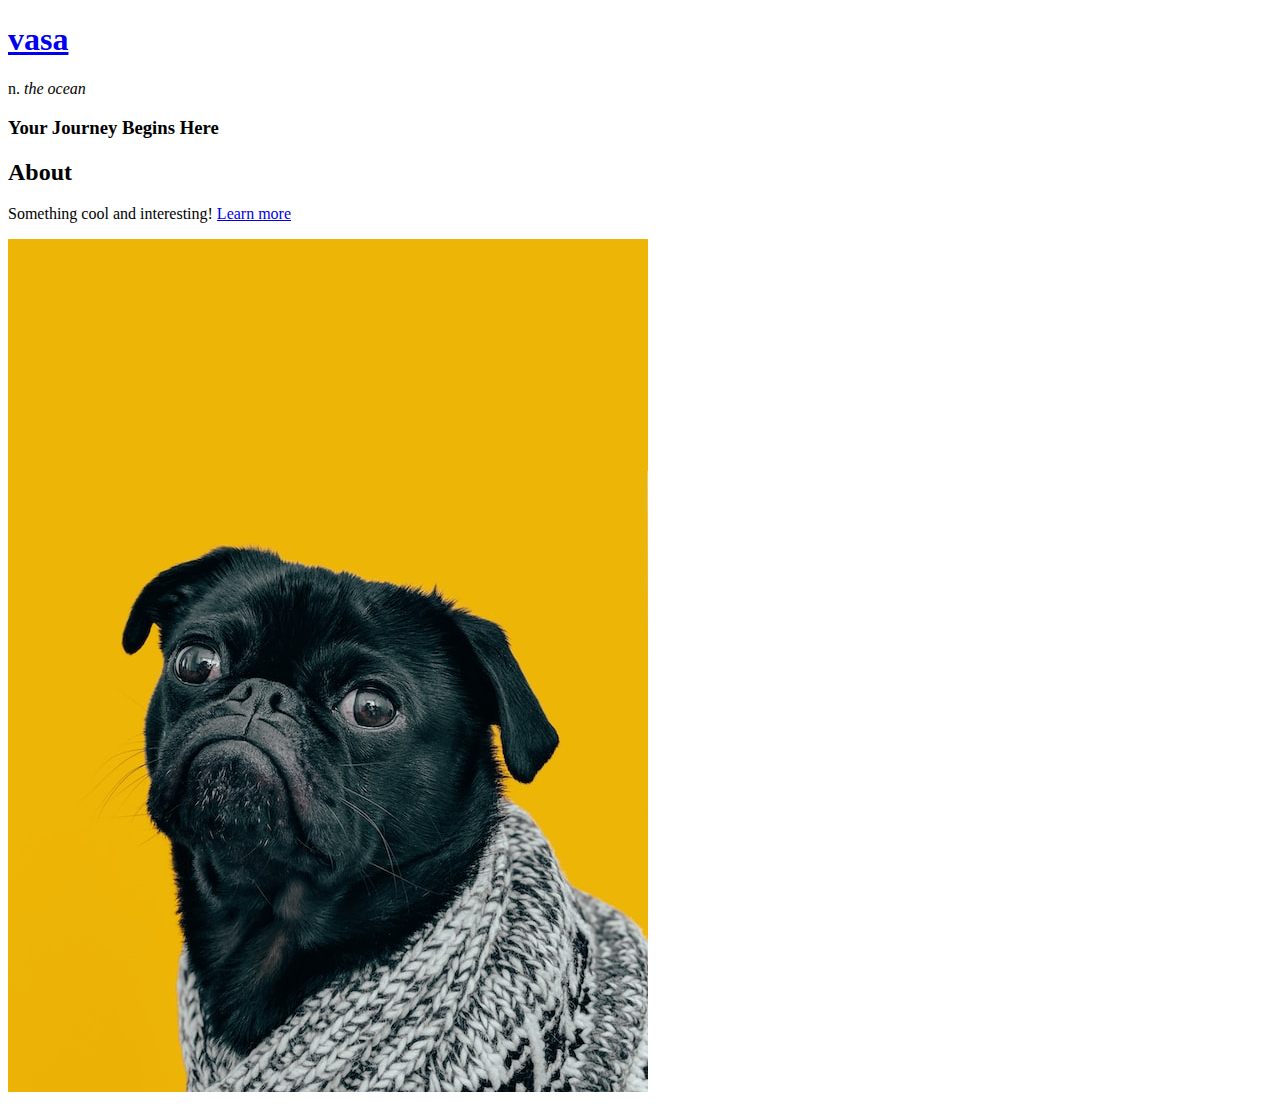
==== resources/index.html @ 20f031ef "Revert "commit -" Test" ====
<!DOCTYPE html>
<html lang="en">
<head>
    <meta charset="UTF-8">
    <meta http-equiv="X-UA-Compatible" content="IE=edge">
    <meta name="viewport" content="width=device-width, initial-scale=1.0">
    <title>vasa</title>
</head>
<body>
    <h1><a href="#">vasa</a> </h1>
    <p>n. <em>the ocean</em></p>
    <h3>Your Journey Begins Here</h3>
    <h2>About</h2>
    <p>Something cool and interesting! <a href="./pages/about.html">Learn more</a></p>
    <img src="images/pug.jpg">

</body>
</html>
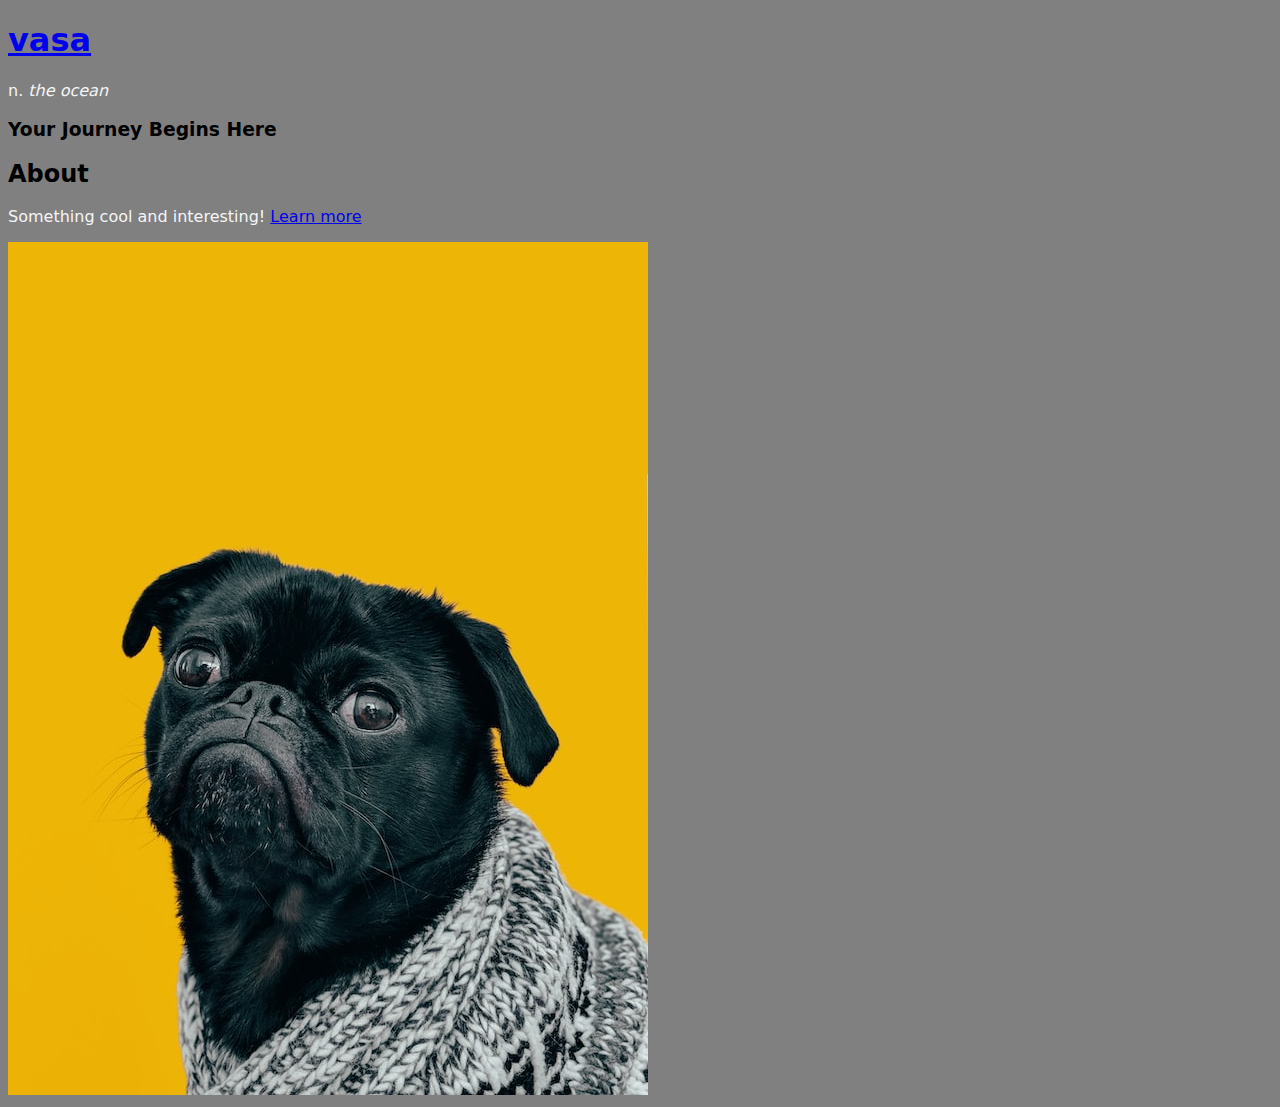
==== commit 972058ab: "Fix css link" ====
--- a/resources/index.html
+++ b/resources/index.html
@@ -1,6 +1,7 @@
 <!DOCTYPE html>
 <html lang="en">
 <head>
+    <link rel="stylesheet" href="/resources/css/styles.css">
     <meta charset="UTF-8">
     <meta http-equiv="X-UA-Compatible" content="IE=edge">
     <meta name="viewport" content="width=device-width, initial-scale=1.0">
--- a/resources/css/styles.css
+++ b/resources/css/styles.css
@@ -0,0 +1,9 @@
+/* styles.css */
+* {
+    background-color: gray;
+    font-family:system-ui, -apple-system, BlinkMacSystemFont, 'Segoe UI', Roboto, Oxygen, Ubuntu, Cantarell, 'Open Sans', 'Helvetica Neue', sans-serif
+}
+
+p {
+    color: whitesmoke;
+}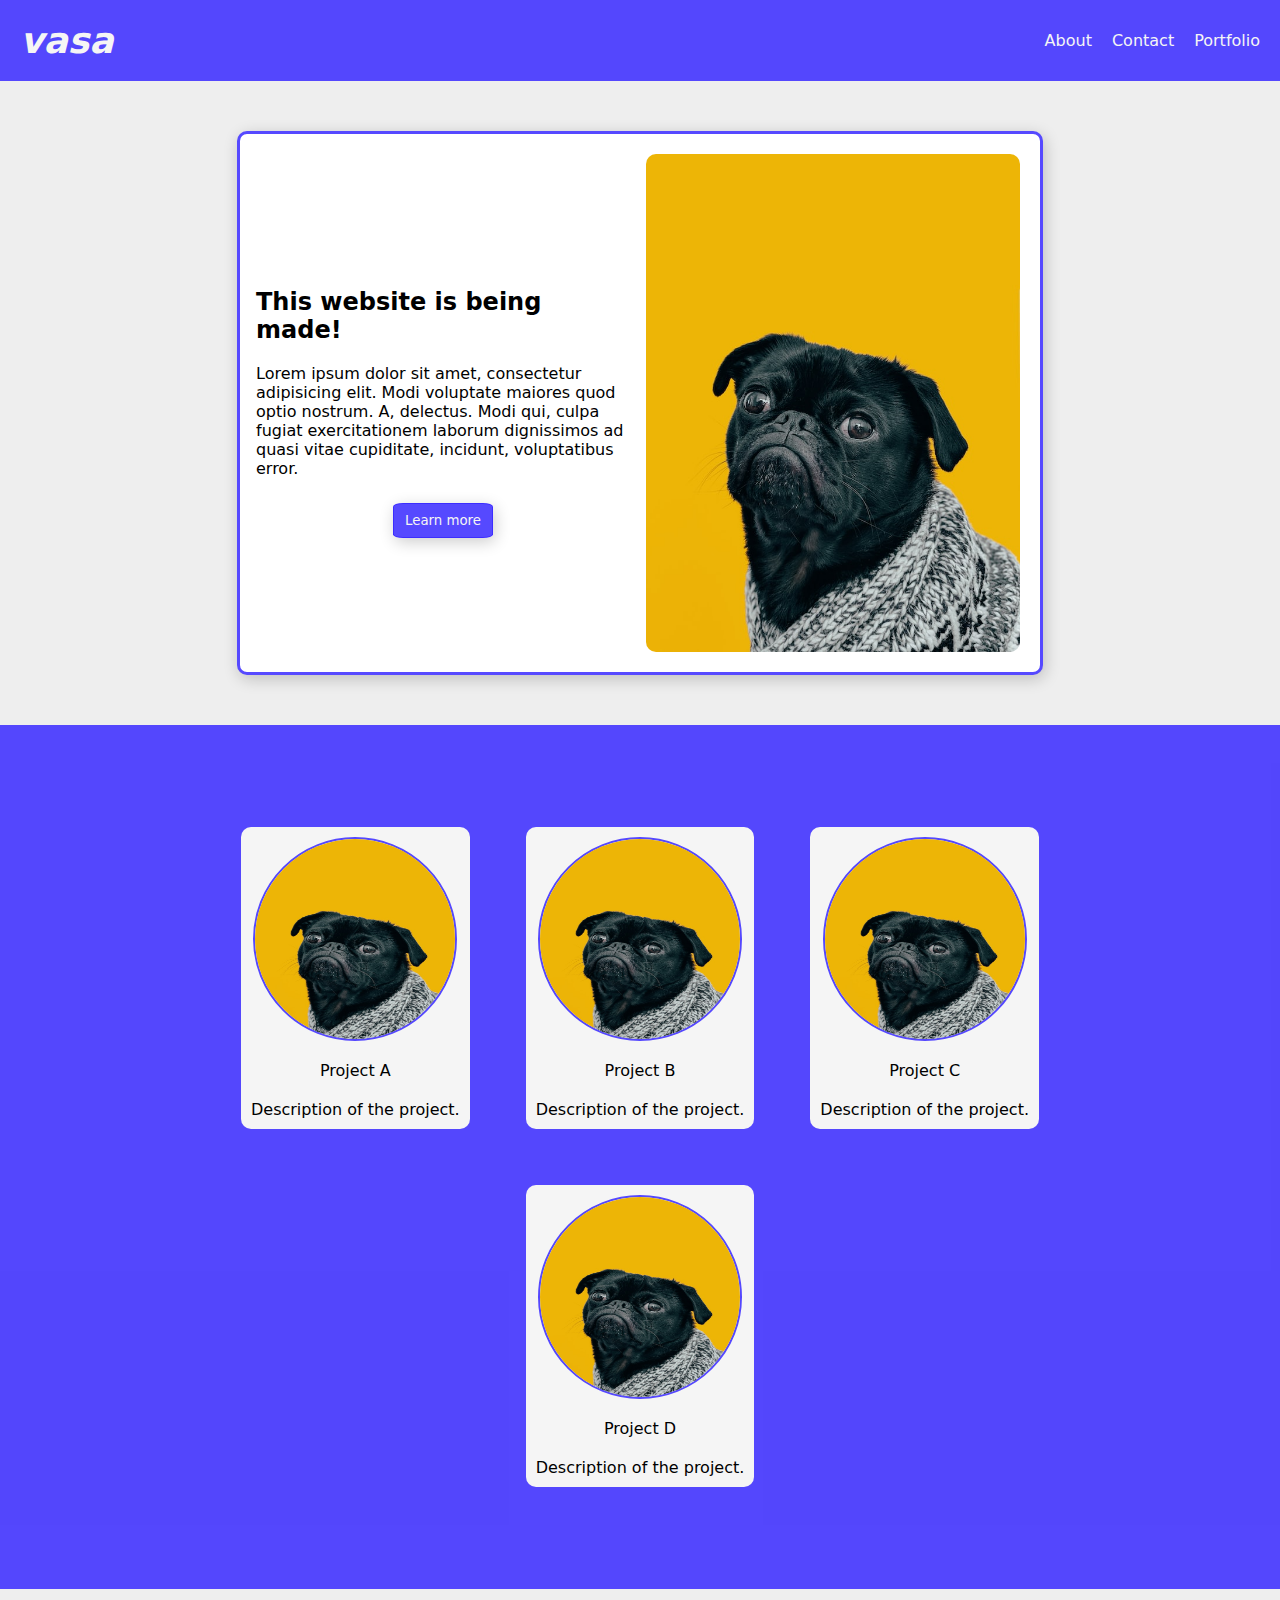
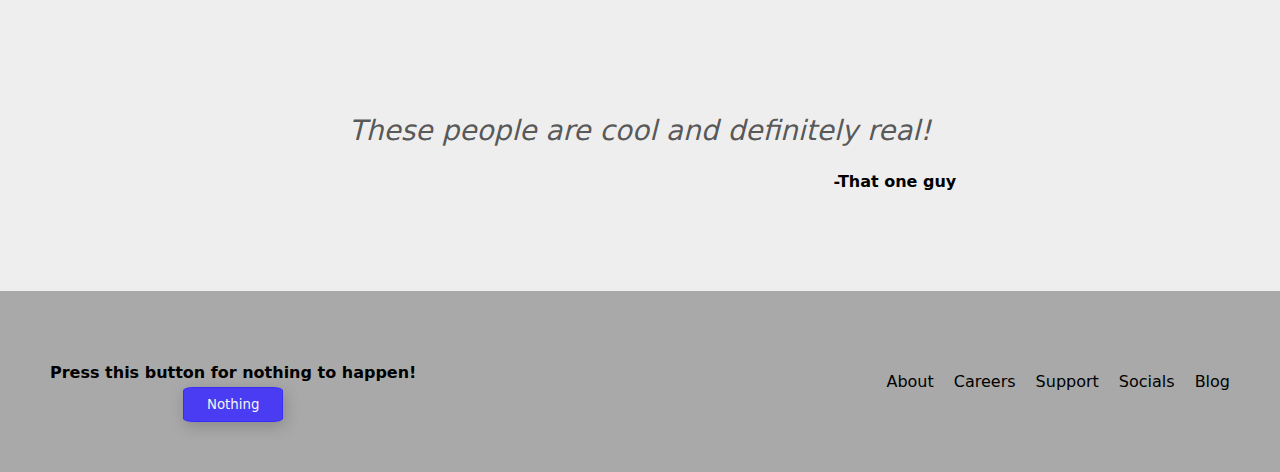
==== commit 4ea9490b: "Overhaul of vasa index and css files" ====
--- a/resources/index.html
+++ b/resources/index.html
@@ -8,12 +8,82 @@
     <title>vasa</title>
 </head>
 <body>
-    <h1><a href="#">vasa</a> </h1>
-    <p>n. <em>the ocean</em></p>
-    <h3>Your Journey Begins Here</h3>
-    <h2>About</h2>
-    <p>Something cool and interesting! <a href="./pages/about.html">Learn more</a></p>
-    <img src="images/pug.jpg">
-
+    <div class="header">
+        <div class="title">vasa</div>
+        <nav>
+            <ul>
+                <li>About</li>
+                <li>Contact</li>
+                <li>Portfolio</li>
+            </ul>
+        </nav>
+    </div>
+    <div class="section">
+        <div class="container">
+            <div class="description">
+                <div class="text">
+                    <h2>This website is being made!</h2>
+                </div>
+                <div class="text">Lorem ipsum dolor sit amet, consectetur adipisicing elit. Modi voluptate maiores quod optio nostrum. A, delectus. Modi qui, culpa fugiat exercitationem laborum dignissimos ad quasi vitae cupiditate, incidunt, voluptatibus error.</div>
+                <div class="button">
+                    <button id="about-button">Learn more</button>
+                </div>
+            </div>
+            <div class="image round-corners">
+                <img src="./images/pug.jpg" alt="a pug">
+            </div>
+        </div>
+    </div>
+    <div class="section new-back">
+        <div class="deck">
+            <div class="cards">
+                <img src="./images/pug.jpg" alt="placeholder">
+                <div class="text">Project A</div>
+                <div class="text">Description of the project.</div>
+            </div>
+            <div class="cards">
+                <img src="./images/pug.jpg" alt="placeholder">
+                <div class="text">Project B</div>
+                <div class="text">Description of the project.</div>
+            </div>
+            <div class="cards">
+                <img src="./images/pug.jpg" alt="placeholder">
+                <div class="text">Project C</div>
+                <div class="text">Description of the project.</div>
+            </div>
+            <div class="cards">
+                <img src="./images/pug.jpg" alt="placeholder">
+                <div class="text">Project D</div>
+                <div class="text">Description of the project.</div>
+            </div>
+        </div>
+    </div>
+    <div class="section">
+        <div class="hype">
+            <div class="testimonials">These people are cool and definitely real!</div>
+            <div class="text">-That one guy</div>
+        </div>
+    </div>
+    <footer>
+        <div class="footer left">
+            <div class="text">
+                <h4>Press this button for nothing to happen!</h4>
+            </div>
+            <div class="button">
+                <button>Nothing</button>
+            </div>
+        </div>
+        <div class="footer right">
+            <div>
+                <ul>
+                    <li>About</li>
+                    <li>Careers</li>
+                    <li>Support</li>
+                    <li>Socials</li>
+                    <li>Blog</li>
+                </ul>
+            </div>    
+        </div>
+    </footer>
 </body>
 </html>
--- a/resources/css/styles.css
+++ b/resources/css/styles.css
@@ -1,9 +1,161 @@
 /* styles.css */
 * {
-    background-color: gray;
     font-family:system-ui, -apple-system, BlinkMacSystemFont, 'Segoe UI', Roboto, Oxygen, Ubuntu, Cantarell, 'Open Sans', 'Helvetica Neue', sans-serif
 }
 
-p {
+body {
+    margin: 0;
+    background-color: #eee;
+    height: 100vh;
+    background-origin: border-box;
+}
+
+ul {
+    display: flex;
+    margin: 0;
+    padding: 0;
+    list-style-type: none;
+    gap: 20px;
+}
+
+img {
+    width: 100%;
+    height: 100%;
+}
+
+button {
+    border: 1px solid #3829ffd9;
+    border-radius: 10%;
+    background-color: #3829ffd9;
     color: whitesmoke;
+    box-shadow: 2px 4px 16px rgba(0,0,0,.2);
+    width: 100px;
+    height: 35px;
+}
+
+.header {
+    color: whitesmoke;
+    padding: 20px;
+    display: flex;
+    flex-direction: row;
+    justify-content: space-between;
+    background-color: #3829ffd9;
+    align-items: center;
+}
+
+.title {
+    font-size: 36px;
+    font-weight: 900;
+    font-style: italic;
+}
+
+.section {
+    display: flex;
+    justify-content: center;
+    margin: 50px;
+}
+.container {
+    display: flex;
+    border: 3px solid #3829ffd9;
+    background-color: white;
+    max-width: 800px;
+    border-radius: 10px;
+    box-shadow: 2px 4px 16px rgba(0,0,0,.2);
+    justify-content: center;
+    align-items: center;
+    gap: 16px;
+}
+
+.description {
+    padding-left: 16px;
+    flex: 1;
+}
+
+.description .button {
+    display: flex;
+    justify-content: center;
+    margin-top: 25px;
+}
+
+.image {
+    flex: 1;
+}
+
+.image, .cards {
+    display: flex;
+    justify-content: center;
+    align-items: center;
+    overflow: hidden;
+    border-radius: 10px;
+    margin: 20px 20px 20px 0px;
+}
+
+.deck {
+    display: flex;
+    justify-content: center;
+    flex-wrap: wrap;
+    gap: 16px;
+    margin: 32px;
+}
+
+.new-back {
+    margin: 0;
+    padding: 50px;
+    background-color: #3829ffd9;
+}
+
+.cards {
+    margin: 20px;
+    background-color: whitesmoke;
+    border: 3px hidden #3829ffd9;
+    max-width: 240px;
+    flex-direction: column;
+}
+.cards img {
+    display: flex;
+    width: 200px;
+    height: 200px;
+    border-radius: 50%;
+    overflow: hidden;
+    border: 2px solid #3829ffd9;
+    margin: 10px;
+}
+
+.cards .text {
+    padding: 10px;
+}
+
+.testimonials {
+    font-size: 28px;
+    color: rgba(0, 0, 0, 0.65);
+    font-style: italic;
+    margin: 25px;
+}
+
+.hype {
+    padding: 50px;
+}
+
+.hype .text {
+    text-align: right;
+    font-weight: 700;
+}
+
+footer {
+    background-color: darkgray;
+    display: flex;
+    justify-content: space-between;
+    align-items: center;
+    padding:50px;
+}
+
+.footer h4{
+    margin-bottom: 5px;
+}
+
+.footer.left {
+    display: flex;
+    flex-direction: column;
+    align-items: center;
+    
 }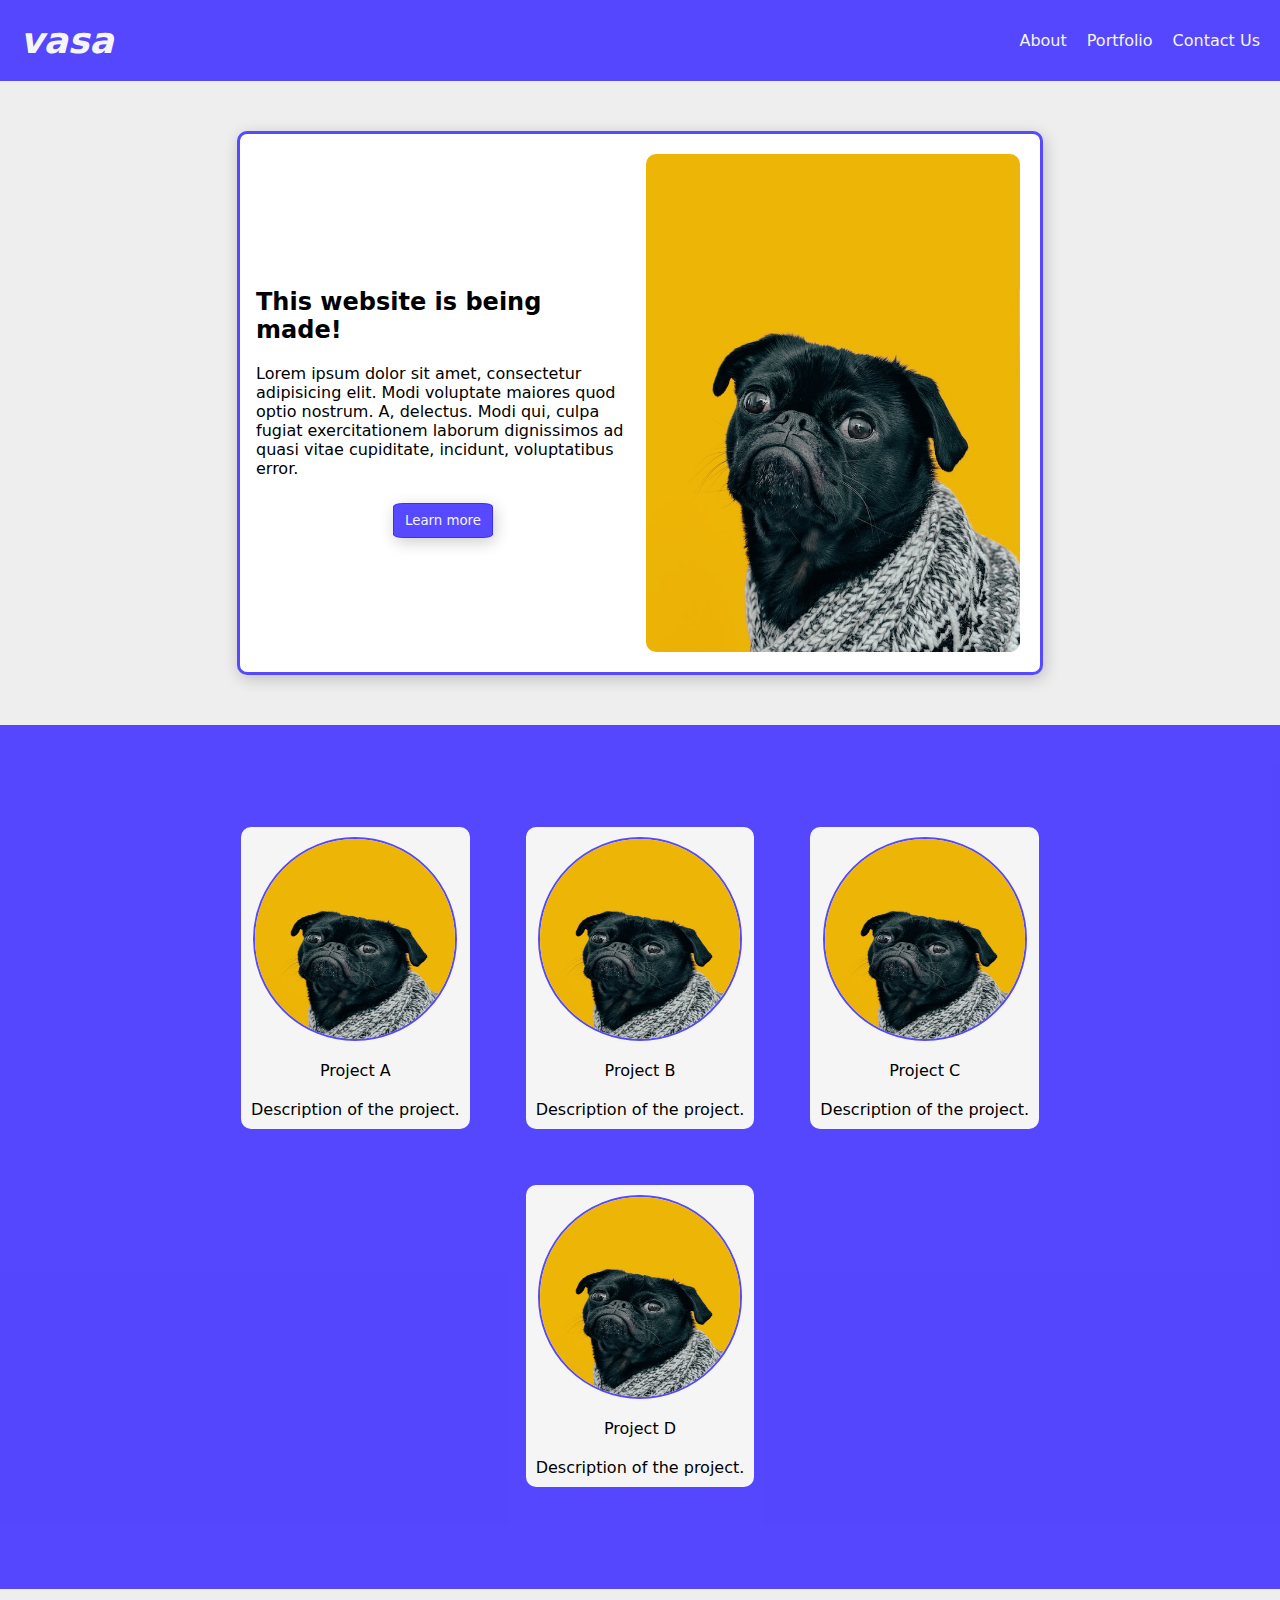
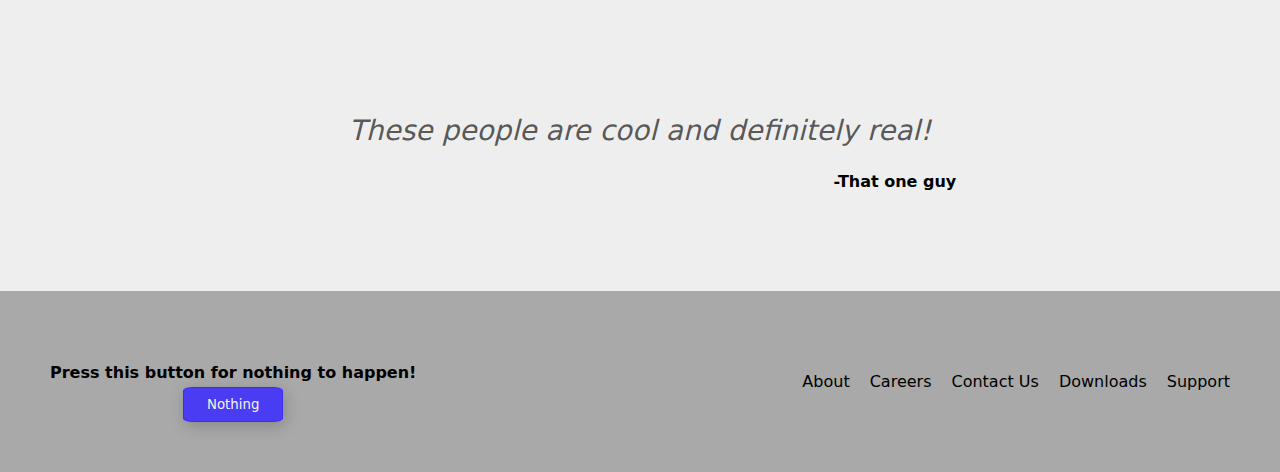
==== commit b84b89e0: "Added a tags to potential links" ====
--- a/resources/index.html
+++ b/resources/index.html
@@ -12,9 +12,9 @@
         <div class="title">vasa</div>
         <nav>
             <ul>
-                <li>About</li>
-                <li>Contact</li>
-                <li>Portfolio</li>
+                <li><a href="./pages/about.html">About</a></li>
+                <li><a href="#">Portfolio</a></li>
+                <li><a href="#">Contact Us</a></li>
             </ul>
         </nav>
     </div>
@@ -76,11 +76,11 @@
         <div class="footer right">
             <div>
                 <ul>
-                    <li>About</li>
-                    <li>Careers</li>
-                    <li>Support</li>
-                    <li>Socials</li>
-                    <li>Blog</li>
+                    <li><a href="#">About</a></li>
+                    <li><a href="#">Careers</a></li>
+                    <li><a href="#">Contact Us</a></li>
+                    <li><a href="#">Downloads</a></li>
+                    <li><a href="#">Support</a></li>
                 </ul>
             </div>    
         </div>
--- a/resources/css/styles.css
+++ b/resources/css/styles.css
@@ -31,6 +31,11 @@
     box-shadow: 2px 4px 16px rgba(0,0,0,.2);
     width: 100px;
     height: 35px;
+}
+
+a {
+    text-decoration: none;
+    color: inherit;
 }
 
 .header {
